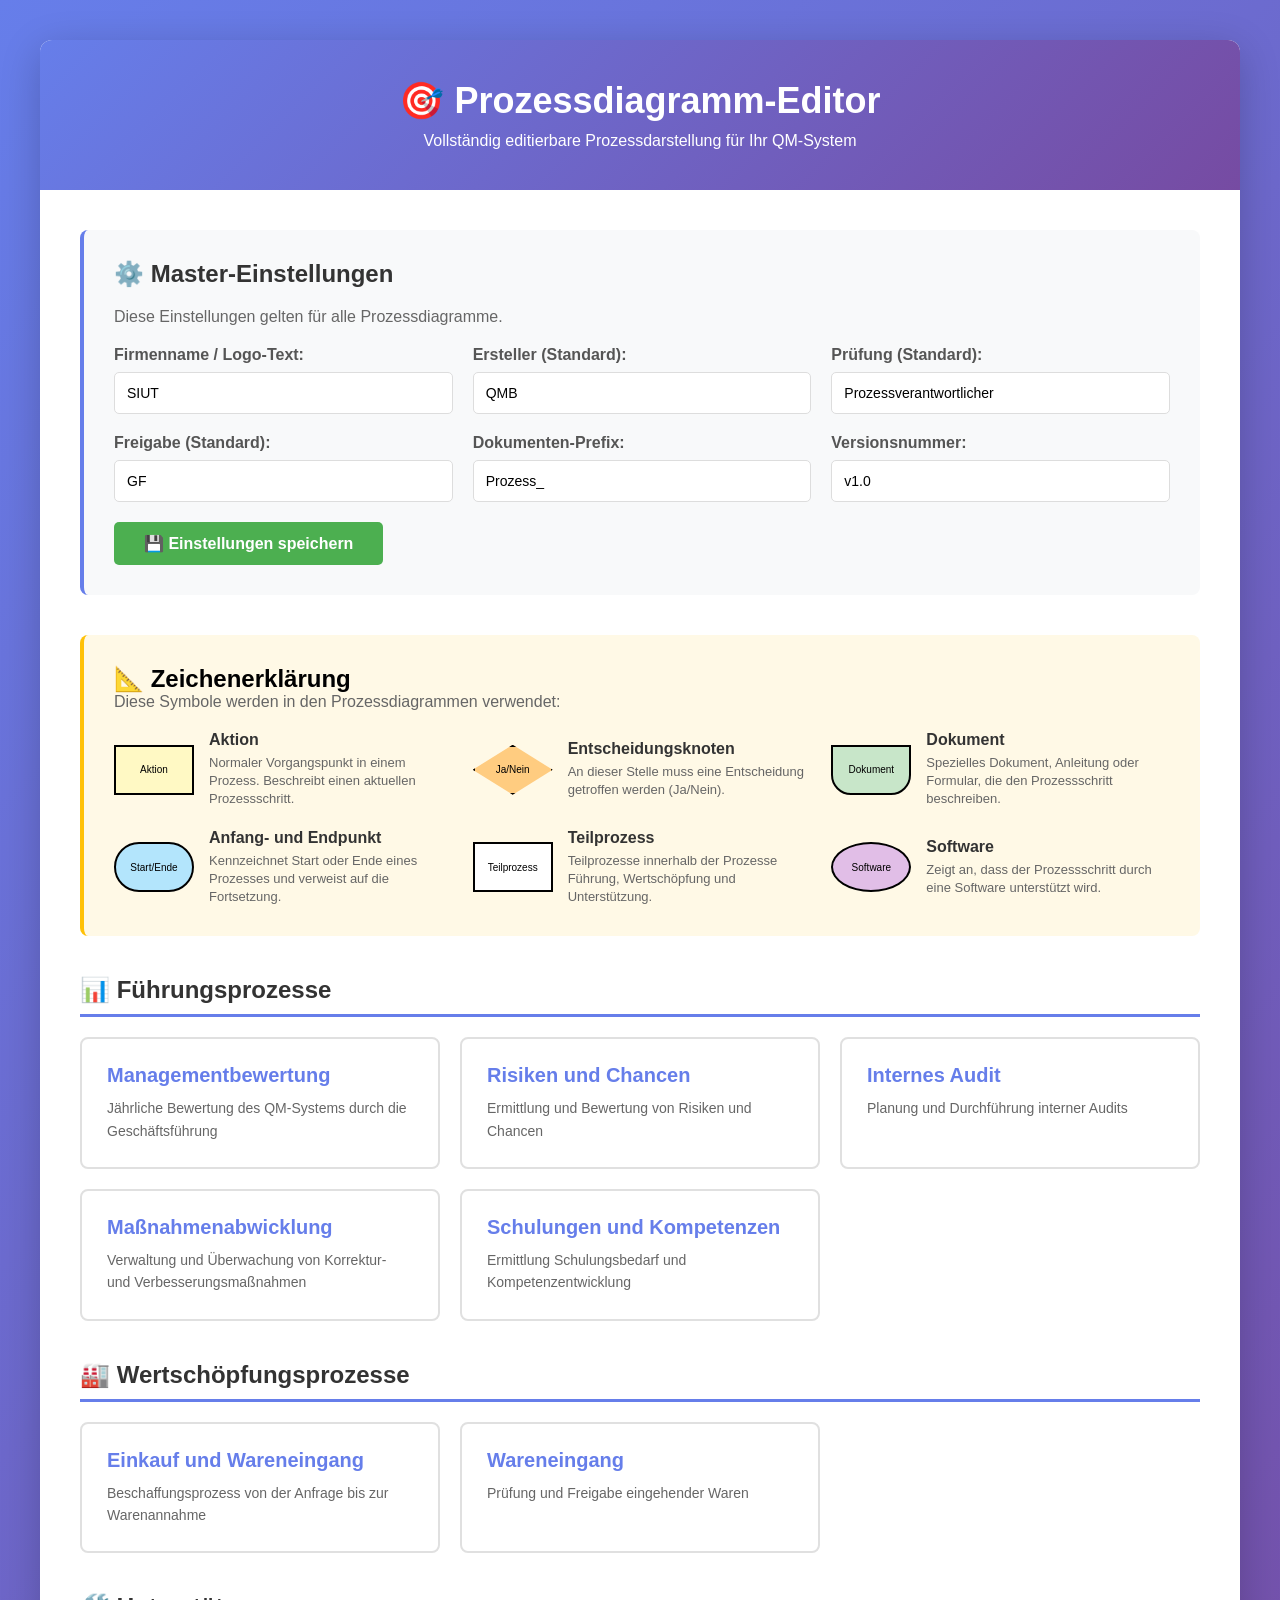
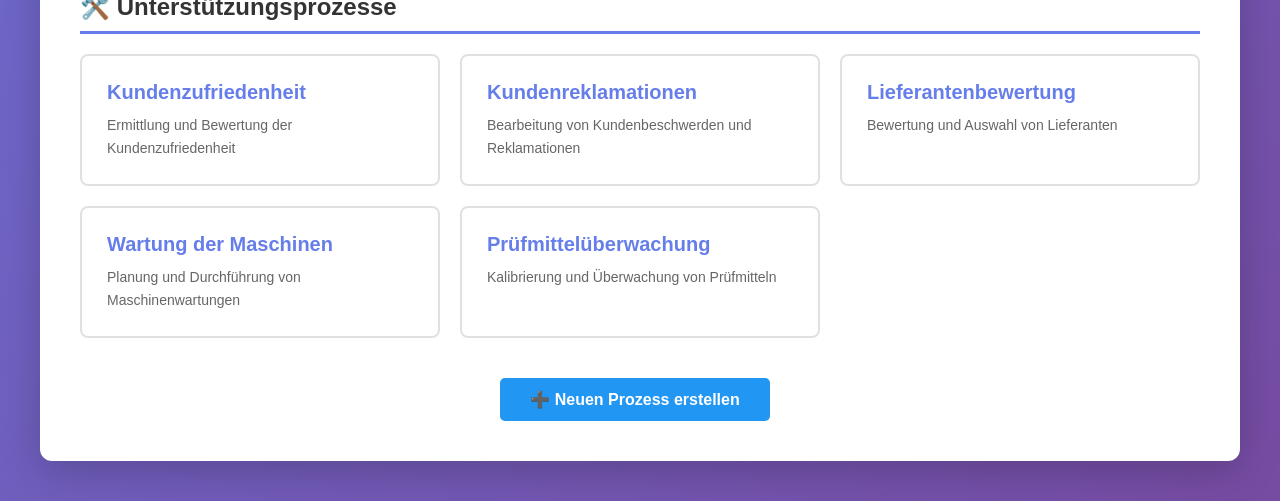
==== index.html @ 750066d5 "Add files via upload" ====
<!DOCTYPE html>
<html lang="de">
<head>
    <meta charset="UTF-8">
    <meta name="viewport" content="width=device-width, initial-scale=1.0">
    <title>Prozessdiagramm-Editor - Master</title>
    <style>
        * {
            margin: 0;
            padding: 0;
            box-sizing: border-box;
        }
        
        body {
            font-family: Arial, sans-serif;
            background: linear-gradient(135deg, #667eea 0%, #764ba2 100%);
            padding: 40px 20px;
            min-height: 100vh;
        }
        
        .container {
            max-width: 1200px;
            margin: 0 auto;
            background: white;
            border-radius: 12px;
            box-shadow: 0 10px 40px rgba(0,0,0,0.2);
            overflow: hidden;
        }
        
        .header {
            background: linear-gradient(135deg, #667eea 0%, #764ba2 100%);
            color: white;
            padding: 40px;
            text-align: center;
        }
        
        .header h1 {
            font-size: 36px;
            margin-bottom: 10px;
        }
        
        .content {
            padding: 40px;
        }
        
        .settings-section {
            background: #f8f9fa;
            padding: 30px;
            border-radius: 8px;
            margin-bottom: 40px;
            border-left: 4px solid #667eea;
        }
        
        .settings-section h2 {
            margin-bottom: 20px;
            color: #333;
        }
        
        .form-grid {
            display: grid;
            grid-template-columns: repeat(auto-fit, minmax(250px, 1fr));
            gap: 20px;
            margin-bottom: 20px;
        }
        
        .form-field label {
            display: block;
            margin-bottom: 8px;
            font-weight: bold;
            color: #555;
        }
        
        .form-field input {
            width: 100%;
            padding: 12px;
            border: 1px solid #ddd;
            border-radius: 5px;
            font-size: 14px;
        }
        
        .btn {
            background: #4CAF50;
            color: white;
            border: none;
            padding: 12px 30px;
            border-radius: 5px;
            cursor: pointer;
            font-size: 16px;
            font-weight: bold;
            margin-right: 10px;
        }
        
        .btn:hover {
            background: #45a049;
        }
        
        .btn-secondary {
            background: #2196F3;
        }
        
        .btn-secondary:hover {
            background: #0b7dda;
        }
        
        .process-grid {
            display: grid;
            grid-template-columns: repeat(auto-fill, minmax(300px, 1fr));
            gap: 20px;
        }
        
        .process-card {
            background: white;
            border: 2px solid #e0e0e0;
            border-radius: 8px;
            padding: 25px;
            text-decoration: none;
            color: inherit;
            transition: all 0.3s ease;
            cursor: pointer;
        }
        
        .process-card:hover {
            border-color: #667eea;
            box-shadow: 0 5px 20px rgba(102, 126, 234, 0.3);
            transform: translateY(-3px);
        }
        
        .process-card h3 {
            color: #667eea;
            margin-bottom: 10px;
            font-size: 20px;
        }
        
        .process-card p {
            color: #666;
            font-size: 14px;
            line-height: 1.6;
        }
        
        .category-title {
            font-size: 24px;
            color: #333;
            margin: 40px 0 20px 0;
            padding-bottom: 10px;
            border-bottom: 3px solid #667eea;
        }
        
        .success-message {
            background: #d4edda;
            color: #155724;
            padding: 15px;
            border-radius: 5px;
            margin-bottom: 20px;
            display: none;
        }
        
        .legend-section {
            background: #fff9e6;
            padding: 30px;
            border-radius: 8px;
            margin-bottom: 40px;
            border-left: 4px solid #ffc107;
        }
        
        .legend-grid {
            display: grid;
            grid-template-columns: repeat(auto-fit, minmax(300px, 1fr));
            gap: 20px;
            margin-top: 20px;
        }
        
        .legend-item {
            display: flex;
            align-items: center;
            gap: 15px;
        }
        
        .legend-shape {
            min-width: 80px;
            height: 50px;
            border: 2px solid #000;
            display: flex;
            align-items: center;
            justify-content: center;
            font-size: 10px;
            flex-shrink: 0;
        }
        
        .shape-action {
            background: #FFF9C4;
        }
        
        .shape-decision {
            background: #FFCC80;
            clip-path: polygon(50% 0%, 100% 50%, 50% 100%, 0% 50%);
        }
        
        .shape-document {
            background: #C8E6C9;
            border-radius: 0 0 20px 20px;
        }
        
        .shape-start-end {
            background: #B3E5FC;
            border-radius: 25px;
        }
        
        .shape-subprocess {
            background: white;
        }
        
        .shape-software {
            background: #E1BEE7;
            border-radius: 50%;
        }
        
        .legend-text {
            flex: 1;
        }
        
        .legend-text strong {
            display: block;
            margin-bottom: 5px;
            color: #333;
        }
        
        .legend-text p {
            font-size: 13px;
            color: #666;
            line-height: 1.4;
        }
    </style>
</head>
<body>
    <div class="container">
        <div class="header">
            <h1>🎯 Prozessdiagramm-Editor</h1>
            <p>Vollständig editierbare Prozessdarstellung für Ihr QM-System</p>
        </div>
        
        <div class="content">
            <!-- Master-Einstellungen -->
            <div class="settings-section">
                <h2>⚙️ Master-Einstellungen</h2>
                <p style="margin-bottom: 20px; color: #666;">Diese Einstellungen gelten für alle Prozessdiagramme.</p>
                
                <div class="success-message" id="successMessage">
                    ✅ Einstellungen erfolgreich gespeichert!
                </div>
                
                <div class="form-grid">
                    <div class="form-field">
                        <label>Firmenname / Logo-Text:</label>
                        <input type="text" id="masterLogo" placeholder="z.B. Nest OG" value="SIUT">
                    </div>
                    
                    <div class="form-field">
                        <label>Ersteller (Standard):</label>
                        <input type="text" id="masterErsteller" placeholder="z.B. QMB" value="QMB">
                    </div>
                    
                    <div class="form-field">
                        <label>Prüfung (Standard):</label>
                        <input type="text" id="masterPruefung" placeholder="z.B. Prozessverantwortlicher" value="Prozessverantwortlicher">
                    </div>
                    
                    <div class="form-field">
                        <label>Freigabe (Standard):</label>
                        <input type="text" id="masterFreigabe" placeholder="z.B. GF" value="GF">
                    </div>
                    
                    <div class="form-field">
                        <label>Dokumenten-Prefix:</label>
                        <input type="text" id="masterDocPrefix" placeholder="z.B. QM-DOC-" value="Prozess_">
                    </div>
                    
                    <div class="form-field">
                        <label>Versionsnummer:</label>
                        <input type="text" id="masterVersion" placeholder="z.B. v1.0" value="v1.0">
                    </div>
                </div>
                
                <button class="btn" onclick="saveMasterSettings()">💾 Einstellungen speichern</button>
            </div>
            
            <!-- Zeichenerklärung -->
            <div class="legend-section">
                <h2>📐 Zeichenerklärung</h2>
                <p style="margin-bottom: 20px; color: #666;">Diese Symbole werden in den Prozessdiagrammen verwendet:</p>
                
                <div class="legend-grid">
                    <div class="legend-item">
                        <div class="legend-shape shape-action">Aktion</div>
                        <div class="legend-text">
                            <strong>Aktion</strong>
                            <p>Normaler Vorgangspunkt in einem Prozess. Beschreibt einen aktuellen Prozessschritt.</p>
                        </div>
                    </div>
                    
                    <div class="legend-item">
                        <div class="legend-shape shape-decision">Ja/Nein</div>
                        <div class="legend-text">
                            <strong>Entscheidungsknoten</strong>
                            <p>An dieser Stelle muss eine Entscheidung getroffen werden (Ja/Nein).</p>
                        </div>
                    </div>
                    
                    <div class="legend-item">
                        <div class="legend-shape shape-document">Dokument</div>
                        <div class="legend-text">
                            <strong>Dokument</strong>
                            <p>Spezielles Dokument, Anleitung oder Formular, die den Prozessschritt beschreiben.</p>
                        </div>
                    </div>
                    
                    <div class="legend-item">
                        <div class="legend-shape shape-start-end">Start/Ende</div>
                        <div class="legend-text">
                            <strong>Anfang- und Endpunkt</strong>
                            <p>Kennzeichnet Start oder Ende eines Prozesses und verweist auf die Fortsetzung.</p>
                        </div>
                    </div>
                    
                    <div class="legend-item">
                        <div class="legend-shape shape-subprocess">Teilprozess</div>
                        <div class="legend-text">
                            <strong>Teilprozess</strong>
                            <p>Teilprozesse innerhalb der Prozesse Führung, Wertschöpfung und Unterstützung.</p>
                        </div>
                    </div>
                    
                    <div class="legend-item">
                        <div class="legend-shape shape-software">Software</div>
                        <div class="legend-text">
                            <strong>Software</strong>
                            <p>Zeigt an, dass der Prozessschritt durch eine Software unterstützt wird.</p>
                        </div>
                    </div>
                </div>
            </div>
            
            <!-- Prozessliste -->
            <h2 class="category-title">📊 Führungsprozesse</h2>
            <div class="process-grid">
                <div class="process-card" onclick="openProcess('managementbewertung')">
                    <h3>Managementbewertung</h3>
                    <p>Jährliche Bewertung des QM-Systems durch die Geschäftsführung</p>
                </div>
                
                <div class="process-card" onclick="openProcess('risiken-chancen')">
                    <h3>Risiken und Chancen</h3>
                    <p>Ermittlung und Bewertung von Risiken und Chancen</p>
                </div>
                
                <div class="process-card" onclick="openProcess('internes-audit')">
                    <h3>Internes Audit</h3>
                    <p>Planung und Durchführung interner Audits</p>
                </div>
                
                <div class="process-card" onclick="openProcess('massnahmen')">
                    <h3>Maßnahmenabwicklung</h3>
                    <p>Verwaltung und Überwachung von Korrektur- und Verbesserungsmaßnahmen</p>
                </div>
                
                <div class="process-card" onclick="openProcess('schulungen')">
                    <h3>Schulungen und Kompetenzen</h3>
                    <p>Ermittlung Schulungsbedarf und Kompetenzentwicklung</p>
                </div>
            </div>
            
            <h2 class="category-title">🏭 Wertschöpfungsprozesse</h2>
            <div class="process-grid">
                <div class="process-card" onclick="openProcess('einkauf')">
                    <h3>Einkauf und Wareneingang</h3>
                    <p>Beschaffungsprozess von der Anfrage bis zur Warenannahme</p>
                </div>
                
                <div class="process-card" onclick="openProcess('wareneingang')">
                    <h3>Wareneingang</h3>
                    <p>Prüfung und Freigabe eingehender Waren</p>
                </div>
            </div>
            
            <h2 class="category-title">🛠️ Unterstützungsprozesse</h2>
            <div class="process-grid">
                <div class="process-card" onclick="openProcess('kundenzufriedenheit')">
                    <h3>Kundenzufriedenheit</h3>
                    <p>Ermittlung und Bewertung der Kundenzufriedenheit</p>
                </div>
                
                <div class="process-card" onclick="openProcess('reklamationen')">
                    <h3>Kundenreklamationen</h3>
                    <p>Bearbeitung von Kundenbeschwerden und Reklamationen</p>
                </div>
                
                <div class="process-card" onclick="openProcess('lieferanten')">
                    <h3>Lieferantenbewertung</h3>
                    <p>Bewertung und Auswahl von Lieferanten</p>
                </div>
                
                <div class="process-card" onclick="openProcess('wartung')">
                    <h3>Wartung der Maschinen</h3>
                    <p>Planung und Durchführung von Maschinenwartungen</p>
                </div>
                
                <div class="process-card" onclick="openProcess('pruefmittel')">
                    <h3>Prüfmittelüberwachung</h3>
                    <p>Kalibrierung und Überwachung von Prüfmitteln</p>
                </div>
            </div>
            
            <div style="margin-top: 40px; text-align: center;">
                <button class="btn btn-secondary" onclick="openProcess('new')">➕ Neuen Prozess erstellen</button>
            </div>
        </div>
    </div>
    
    <script>
        function loadMasterConfig() {
            const saved = localStorage.getItem('masterConfig');
            if (saved) {
                const config = JSON.parse(saved);
                document.getElementById('masterLogo').value = config.logo || 'SIUT';
                document.getElementById('masterErsteller').value = config.ersteller || 'QMB';
                document.getElementById('masterPruefung').value = config.pruefung || 'Prozessverantwortlicher';
                document.getElementById('masterFreigabe').value = config.freigabe || 'GF';
                document.getElementById('masterDocPrefix').value = config.docPrefix || 'Prozess_';
                document.getElementById('masterVersion').value = config.version || 'v1.0';
            }
        }
        
        function saveMasterSettings() {
            const config = {
                logo: document.getElementById('masterLogo').value,
                ersteller: document.getElementById('masterErsteller').value,
                pruefung: document.getElementById('masterPruefung').value,
                freigabe: document.getElementById('masterFreigabe').value,
                docPrefix: document.getElementById('masterDocPrefix').value,
                version: document.getElementById('masterVersion').value,
                date: new Date().toISOString().split('T')[0]
            };
            
            localStorage.setItem('masterConfig', JSON.stringify(config));
            
            const msg = document.getElementById('successMessage');
            msg.style.display = 'block';
            setTimeout(() => {
                msg.style.display = 'none';
            }, 3000);
        }
        
        function openProcess(processName) {
            window.location.href = `editor.html?process=${processName}`;
        }
        
        window.addEventListener('load', loadMasterConfig);
    </script>
</body>
</html>
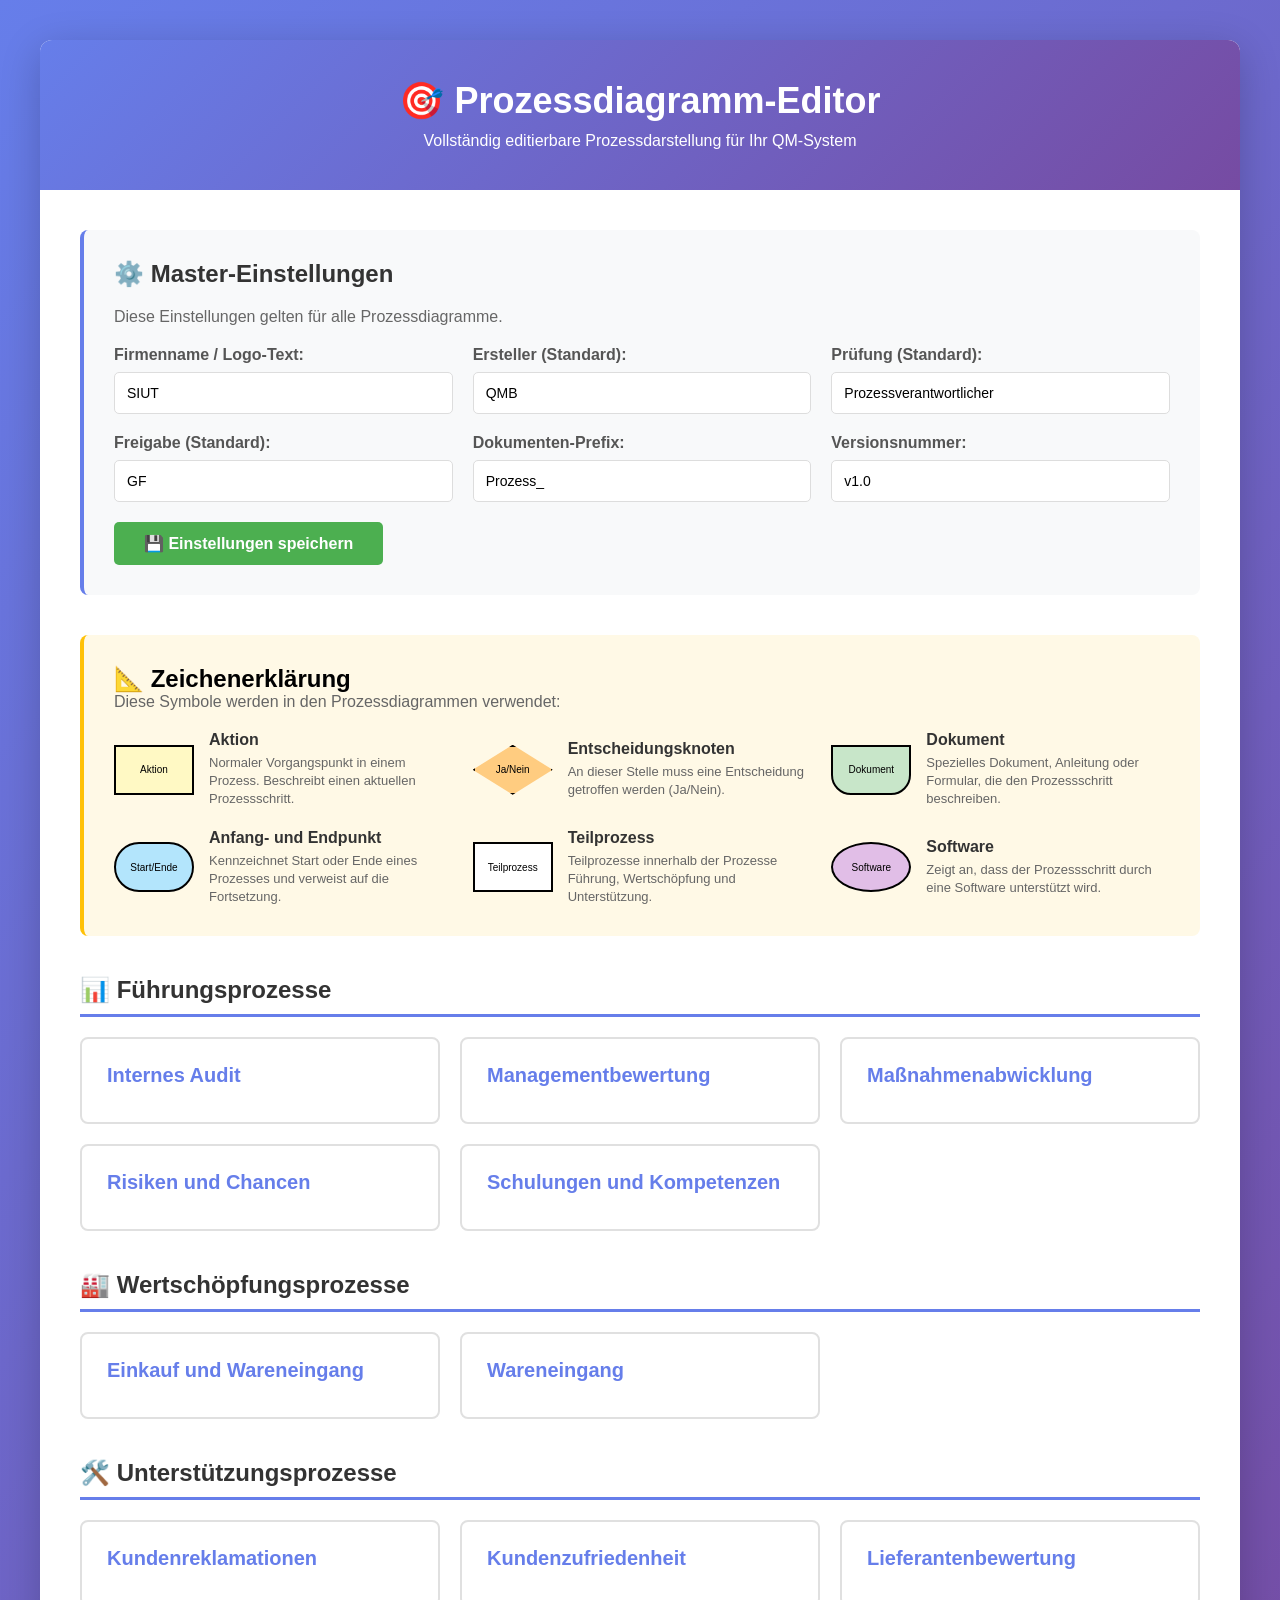
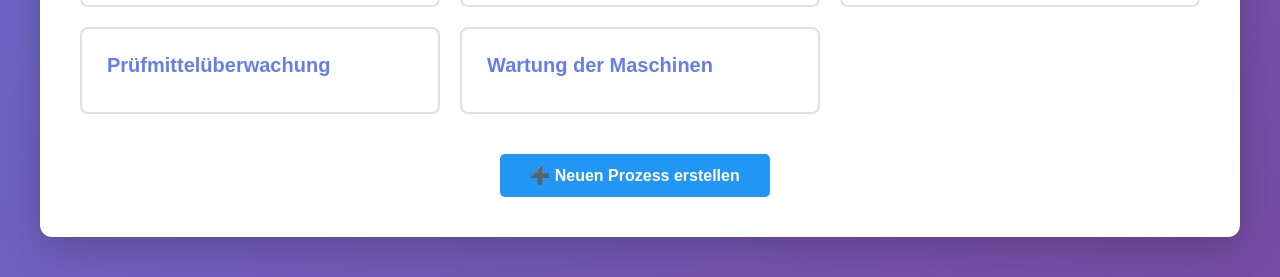
==== commit a0f42b8a: "List published processes by category" ====
--- a/index.html
+++ b/index.html
@@ -341,7 +341,7 @@
             
             <!-- Prozessliste -->
             <h2 class="category-title">📊 Führungsprozesse</h2>
-            <div class="process-grid">
+            <div class="process-grid" id="processGridFuehrung">
                 <div class="process-card" onclick="openProcess('managementbewertung')">
                     <h3>Managementbewertung</h3>
                     <p>Jährliche Bewertung des QM-Systems durch die Geschäftsführung</p>
@@ -369,7 +369,7 @@
             </div>
             
             <h2 class="category-title">🏭 Wertschöpfungsprozesse</h2>
-            <div class="process-grid">
+            <div class="process-grid" id="processGridWertschoepfung">
                 <div class="process-card" onclick="openProcess('einkauf')">
                     <h3>Einkauf und Wareneingang</h3>
                     <p>Beschaffungsprozess von der Anfrage bis zur Warenannahme</p>
@@ -382,7 +382,7 @@
             </div>
             
             <h2 class="category-title">🛠️ Unterstützungsprozesse</h2>
-            <div class="process-grid">
+            <div class="process-grid" id="processGridUnterstuetzung">
                 <div class="process-card" onclick="openProcess('kundenzufriedenheit')">
                     <h3>Kundenzufriedenheit</h3>
                     <p>Ermittlung und Bewertung der Kundenzufriedenheit</p>
@@ -452,8 +452,89 @@
         function openProcess(processName) {
             window.location.href = `editor.html?process=${processName}`;
         }
-        
-        window.addEventListener('load', loadMasterConfig);
+
+        function normalizeCategory(value) {
+            if (value == null) return 'unterstuetzung';
+            const raw = String(value).trim().toLowerCase();
+            if (raw === 'fuehrung' || raw === 'wertschoepfung' || raw === 'unterstuetzung') return raw;
+            if (raw === '1') return 'fuehrung';
+            if (raw === '2') return 'wertschoepfung';
+            if (raw === '3') return 'unterstuetzung';
+            const s = raw
+                .replace(/ä/g, 'ae')
+                .replace(/ö/g, 'oe')
+                .replace(/ü/g, 'ue')
+                .replace(/ß/g, 'ss');
+            if (s.includes('fuehr')) return 'fuehrung';
+            if (s.includes('wert') || s.includes('schoepf')) return 'wertschoepfung';
+            if (s.includes('unter') || s.includes('stuetz')) return 'unterstuetzung';
+            return 'unterstuetzung';
+        }
+
+        function renderProcessGrid(gridEl, processes) {
+            if (!gridEl) return;
+            gridEl.innerHTML = '';
+
+            const sorted = [...processes].sort((a, b) => {
+                const ta = String(a?.title || a?.key || '').toLowerCase();
+                const tb = String(b?.title || b?.key || '').toLowerCase();
+                return ta.localeCompare(tb, 'de');
+            });
+
+            for (const p of sorted) {
+                if (!p || typeof p.key !== 'string') continue;
+                const key = p.key;
+                const title = p.title || key;
+                const desc = p.description || '';
+
+                const card = document.createElement('div');
+                card.className = 'process-card';
+                card.onclick = () => openProcess(key);
+
+                const h3 = document.createElement('h3');
+                h3.textContent = title;
+                card.appendChild(h3);
+
+                const pEl = document.createElement('p');
+                pEl.textContent = desc;
+                card.appendChild(pEl);
+
+                gridEl.appendChild(card);
+            }
+        }
+
+        async function loadProcessCatalog() {
+            try {
+                const res = await fetch('data/processes.json', { cache: 'no-store' });
+                if (!res.ok) throw new Error(`HTTP ${res.status}`);
+                const json = await res.json();
+                const processes = Array.isArray(json?.processes) ? json.processes : [];
+
+                const fuehrung = [];
+                const wertschoepfung = [];
+                const unterstuetzung = [];
+
+                for (const proc of processes) {
+                    if (!proc || typeof proc.key !== 'string') continue;
+                    const cat = normalizeCategory(proc.category);
+                    if (cat === 'fuehrung') fuehrung.push(proc);
+                    else if (cat === 'wertschoepfung') wertschoepfung.push(proc);
+                    else unterstuetzung.push(proc);
+                }
+
+                renderProcessGrid(document.getElementById('processGridFuehrung'), fuehrung);
+                renderProcessGrid(document.getElementById('processGridWertschoepfung'), wertschoepfung);
+                renderProcessGrid(document.getElementById('processGridUnterstuetzung'), unterstuetzung);
+            } catch (e) {
+                // Fallback: keep static HTML list
+                console.warn('Konnte Prozesse nicht dynamisch laden, nutze statische Liste.', e);
+            }
+        }
+        
+        window.addEventListener('load', () => {
+            loadMasterConfig();
+            loadProcessCatalog();
+        });
     </script>
 </body>
 </html>
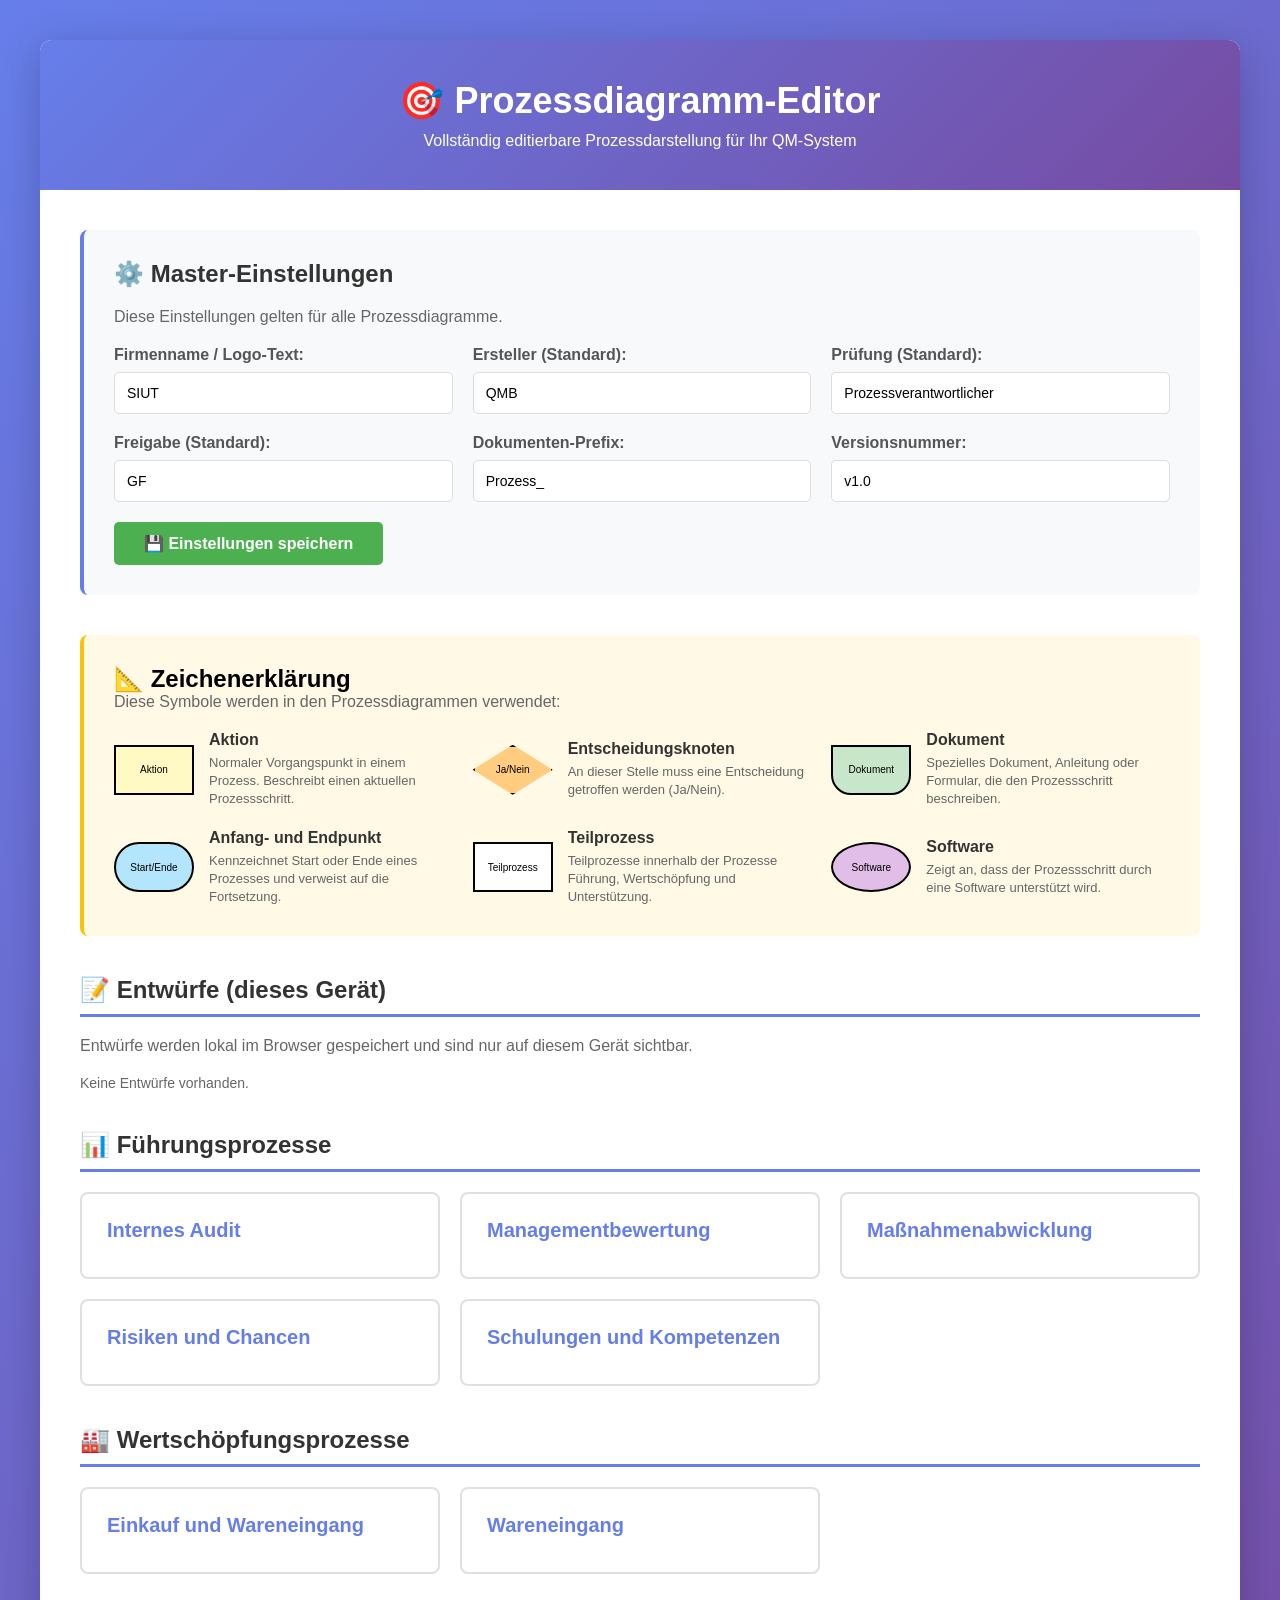
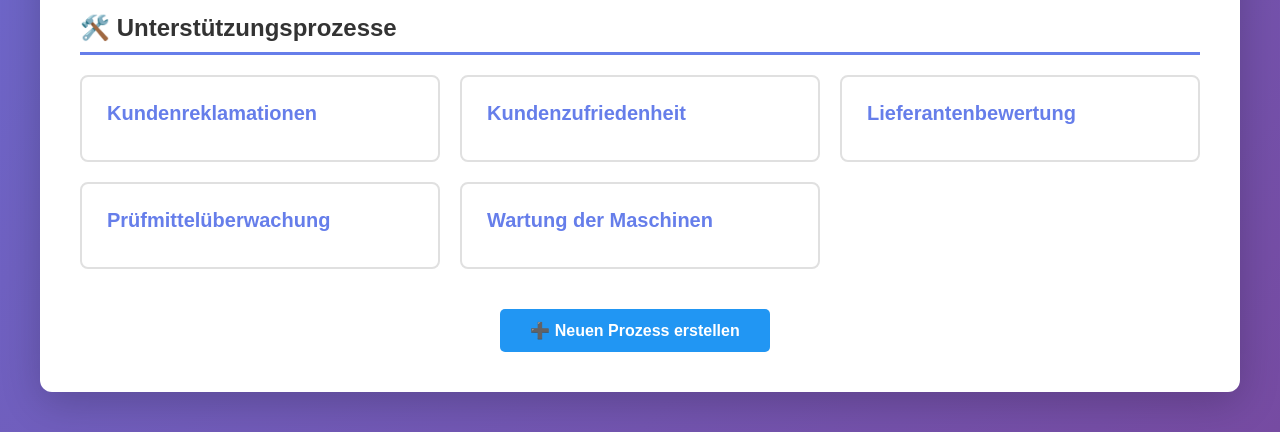
==== commit a2f24af8: "List local drafts on start page" ====
--- a/index.html
+++ b/index.html
@@ -340,6 +340,10 @@
             </div>
             
             <!-- Prozessliste -->
+            <h2 class="category-title">📝 Entwürfe (dieses Gerät)</h2>
+            <p style="margin: 0 0 20px 0; color: #666;">Entwürfe werden lokal im Browser gespeichert und sind nur auf diesem Gerät sichtbar.</p>
+            <div class="process-grid" id="draftGrid"></div>
+
             <h2 class="category-title">📊 Führungsprozesse</h2>
             <div class="process-grid" id="processGridFuehrung">
                 <div class="process-card" onclick="openProcess('managementbewertung')">
@@ -453,6 +457,58 @@
             window.location.href = `editor.html?process=${processName}`;
         }
 
+        function loadDrafts() {
+            const grid = document.getElementById('draftGrid');
+            if (!grid) return;
+
+            const drafts = [];
+            for (let i = 0; i < localStorage.length; i++) {
+                const storageKey = localStorage.key(i);
+                if (!storageKey || !storageKey.startsWith('process_')) continue;
+                if (storageKey === 'process_new') continue;
+
+                const key = storageKey.substring('process_'.length);
+                if (!key) continue;
+
+                try {
+                    const raw = localStorage.getItem(storageKey);
+                    if (!raw) continue;
+                    const proc = JSON.parse(raw);
+                    drafts.push({
+                        key,
+                        title: (proc && proc.title) ? String(proc.title) : key,
+                        description: (proc && proc.description) ? String(proc.description) : ''
+                    });
+                } catch {
+                    // ignore broken drafts
+                }
+            }
+
+            if (drafts.length === 0) {
+                grid.innerHTML = '<div style="color:#666; font-size:14px;">Keine Entwürfe vorhanden.</div>';
+                return;
+            }
+
+            drafts.sort((a, b) => String(a.title).toLowerCase().localeCompare(String(b.title).toLowerCase(), 'de'));
+
+            grid.innerHTML = '';
+            for (const d of drafts) {
+                const card = document.createElement('div');
+                card.className = 'process-card';
+                card.onclick = () => openProcess(d.key);
+
+                const h3 = document.createElement('h3');
+                h3.textContent = d.title;
+                card.appendChild(h3);
+
+                const pEl = document.createElement('p');
+                pEl.textContent = d.description ? d.description : 'Entwurf (lokal gespeichert)';
+                card.appendChild(pEl);
+
+                grid.appendChild(card);
+            }
+        }
+
         function normalizeCategory(value) {
             if (value == null) return 'unterstuetzung';
             const raw = String(value).trim().toLowerCase();
@@ -533,6 +589,7 @@
         
         window.addEventListener('load', () => {
             loadMasterConfig();
+            loadDrafts();
             loadProcessCatalog();
         });
     </script>
